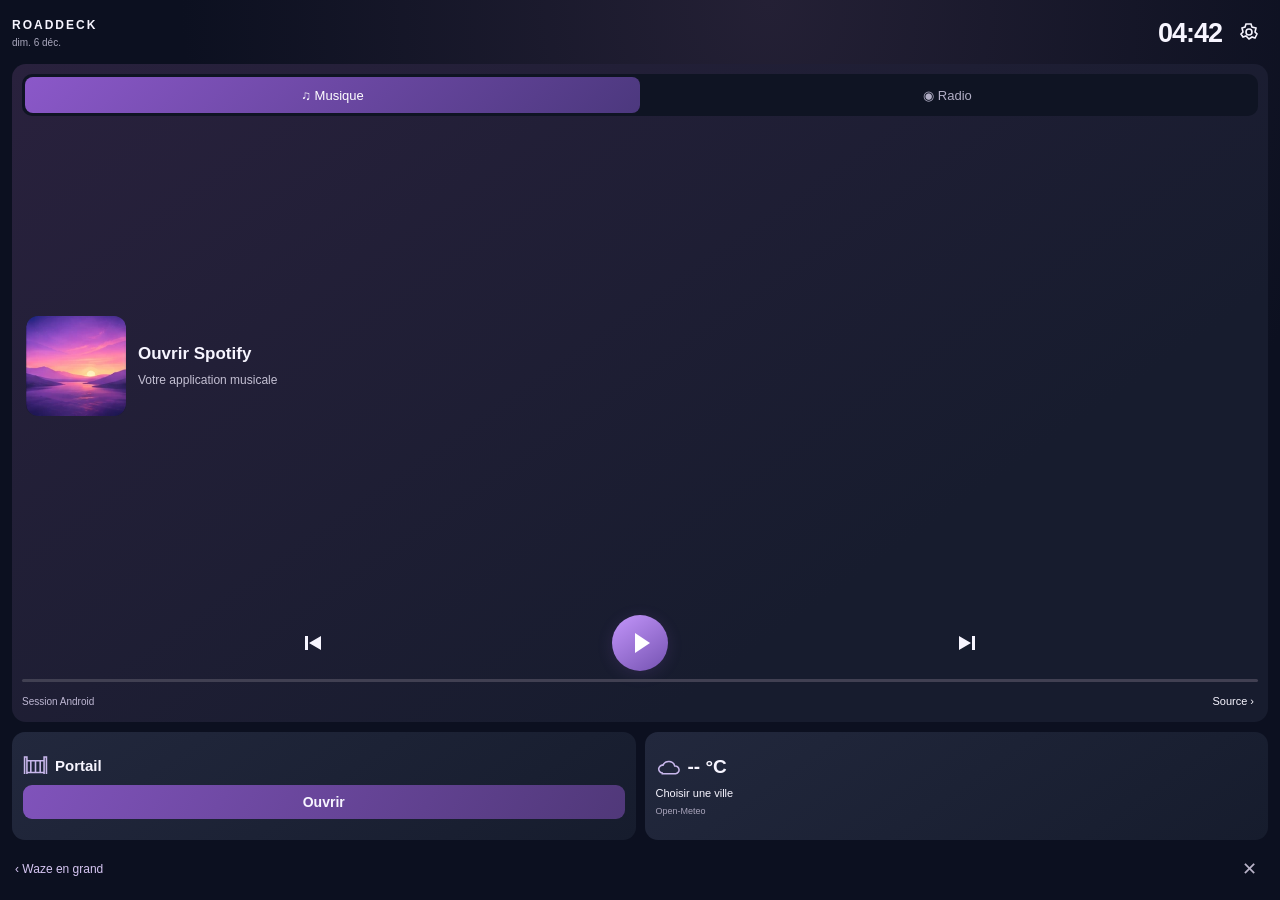
==== roaddeck/app/src/main/assets/ui/overlay.html @ 40723ec0 "RoadDeck 0.5: resize navigation through native Android split-screen; test on API 29" ====
<!doctype html><html lang="fr"><head><meta charset="UTF-8"><meta name="viewport" content="width=device-width,initial-scale=1,maximum-scale=1,user-scalable=no"><meta http-equiv="Content-Security-Policy" content="default-src 'none'; img-src 'self' data:; style-src 'self'; script-src 'self'; connect-src 'none'; base-uri 'none'; form-action 'none'"><title>RoadDeck 0.5.0 — écran partagé</title><link rel="stylesheet" href="overlay.css"></head><body>
<svg class="symbols" aria-hidden="true" xmlns="http://www.w3.org/2000/svg"><defs>
<symbol id="play" viewBox="0 0 24 24"><path d="m8 4 12 8-12 8Z"/></symbol>
<symbol id="pause" viewBox="0 0 24 24"><path d="M6 4h4v16H6zm8 0h4v16h-4z"/></symbol>
<symbol id="next" viewBox="0 0 24 24"><path d="m4 5 12 7L4 19Zm13 0h3v14h-3z"/></symbol>
<symbol id="prev" viewBox="0 0 24 24"><path d="m20 5-12 7 12 7ZM4 5h3v14H4z"/></symbol>
<symbol id="gate" viewBox="0 0 32 26"><path d="M2 24V2h3v22m22 0V2h3v22M5 7h22M5 22h22M10 7v15m6-15v15m6-15v15" fill="none" stroke="currentColor" stroke-width="2"/></symbol>
<symbol id="weather" viewBox="0 0 32 26"><path d="M8 20a5 5 0 1 1 1-10 8 8 0 0 1 15 1 5 5 0 1 1 1 10H8Z" fill="none" stroke="currentColor" stroke-width="2"/></symbol>
<symbol id="gear" viewBox="0 0 24 24"><path d="m9 3-1 3-3 1 1 4-2 2 2 3 3-1 3 3 3-2 3 1 2-4-2-2 1-4-4-1-1-3Z" fill="none" stroke="currentColor" stroke-width="1.6"/><circle cx="12" cy="11" r="3" fill="none" stroke="currentColor" stroke-width="1.6"/></symbol>
</defs></svg>
<main id="dashboard">
<header><div class="brand"><b>ROADDECK</b><span id="date"></span></div><time id="clock">--:--</time><button id="settings" data-act="settings" aria-label="Réglages"><svg><use href="#gear"/></svg></button></header>
<section class="media" aria-label="Panneau unique musique et radio">
<div class="tabs" role="tablist"><button id="musicTab" data-act="music" role="tab" aria-selected="true">♫ Musique</button><button id="radioTab" data-act="radio" role="tab" aria-selected="false">◉ Radio</button></div>
<button class="track" id="source" data-act="source" aria-label="Choisir la source audio"><div class="art"><img id="cover" src="cover.webp" alt="Pochette"><span id="radioArt" hidden>◉</span></div><div class="track-info"><strong id="trackTitle">Votre musique</strong><span id="trackArtist">Lancez votre lecteur</span></div></button>
<div class="controls"><button data-act="previous" aria-label="Précédent"><svg><use href="#prev"/></svg></button><button id="playButton" data-act="play" aria-label="Lecture"><svg><use href="#play"/></svg></button><button data-act="next" aria-label="Suivant"><svg><use href="#next"/></svg></button></div>
<div class="progress"><span id="progress"></span></div><div class="media-bottom"><small id="mediaStatus">—</small><button id="sources" data-act="source">Source ›</button></div>
</section>
<div class="lower"><section class="gate"><div class="mini-heading"><svg><use href="#gate"/></svg><b>Portail</b></div><button id="gateButton" data-act="gate">Ouvrir</button></section><button class="weather" data-act="weather"><div class="mini-heading"><svg><use href="#weather"/></svg><b id="temperature">-- °C</b></div><span id="weatherText">Choisir une ville</span><small id="weatherStamp">Open-Meteo</small></button></div>
<footer><button id="hideButton" data-act="collapse">‹ Waze en grand</button><button id="closeButton" data-act="stop" aria-label="Fermer les commandes et afficher Waze en grand">✕</button></footer>
</main>
<div id="message" role="status" hidden></div>
<section id="confirm" class="modal" role="dialog" aria-modal="true" aria-label="Confirmer la commande du portail" hidden><div><svg class="large"><use href="#gate"/></svg><h2>Ouvrir le portail ?</h2><p>Vérifiez que la zone de mouvement est libre.</p><button id="confirmGate" class="primary">Envoyer la commande</button><button id="cancelGate">Annuler</button></div></section>
<section id="stations" class="modal" role="dialog" aria-modal="true" aria-label="Radios favorites" hidden><div><h2>Mes radios</h2><div id="stationList"></div><button id="searchRadio">Chercher une autre radio</button><button id="closeStations">Retour</button></div></section>
<script src="overlay.js"></script></body></html>
---- roaddeck/app/src/main/assets/ui/overlay.css ----
:root{color-scheme:dark;font-family:Arial,Helvetica,sans-serif;color:#f7f5ff;background:#0c1020;font-synthesis:none}*{box-sizing:border-box}html,body{margin:0;width:100%;height:100%;overflow:hidden}body{background:radial-gradient(ellipse at 60% 0,#242035 0,transparent 54%),#0c1020}button{font:inherit;color:inherit;border:0;background:transparent;cursor:pointer;touch-action:manipulation;-webkit-tap-highlight-color:transparent}button:disabled{opacity:.5}button:active{filter:brightness(1.25)}button:focus-visible{outline:2px solid #cfb2ff;outline-offset:-2px}button svg{width:24px;height:24px;fill:currentColor;vertical-align:middle}button[hidden],[hidden]{display:none!important}.symbols{position:absolute;width:0;height:0;overflow:hidden}#dashboard{height:100%;display:flex;flex-direction:column;padding:12px;gap:10px}header{display:flex;align-items:center;gap:8px;flex:none;min-height:42px}.brand{display:flex;flex-direction:column;gap:5px;min-width:0;flex:1}.brand b{font-size:12px;letter-spacing:2px}.brand span{font-size:10px;color:#aaa8bd;white-space:nowrap}#clock{font-size:27px;font-weight:700;font-variant-numeric:tabular-nums;letter-spacing:-1px}#settings{width:38px;height:40px;flex:none}.media{min-height:0;flex:1;display:flex;flex-direction:column;background:linear-gradient(145deg,#29213d,#171c2e 72%);border-radius:14px;overflow:hidden;padding:10px;gap:8px}.tabs{display:grid;grid-template-columns:1fr 1fr;padding:3px;background:#0f1423;border-radius:10px;flex:none}.tabs button{border-radius:8px;min-height:36px;font-size:13px;color:#b1aec5}.tabs [aria-selected=true]{background:linear-gradient(135deg,#8b58c9,#4c387e);color:#fff}.track{flex:1;min-height:70px;display:flex;align-items:center;gap:12px;text-align:left;padding:4px}.art{position:relative;flex:none;width:80px;height:80px;width:clamp(60px,26vw,100px);height:clamp(60px,26vw,100px);max-height:100%;aspect-ratio:1}.art img{width:100%;height:100%;object-fit:cover;border-radius:12px}.art span{position:absolute;top:0;right:0;bottom:0;left:0;border-radius:12px;display:grid;place-items:center;background:radial-gradient(circle,#8850b6,#211b36);font-size:45px}.track-info{display:flex;flex-direction:column;gap:7px;min-width:0}.track-info strong{font-size:17px;line-height:1.25;display:-webkit-box;-webkit-line-clamp:2;-webkit-box-orient:vertical;overflow:hidden;overflow-wrap:break-word;overflow-wrap:anywhere}.track-info span{font-size:12px;line-height:1.35;color:#c4c0d3;display:-webkit-box;-webkit-line-clamp:2;-webkit-box-orient:vertical;overflow:hidden;overflow-wrap:break-word;overflow-wrap:anywhere}.controls{display:flex;align-items:center;justify-content:space-evenly;flex:none;gap:8px}.controls button{width:48px;height:44px;border-radius:50%}#playButton{width:56px;height:56px;background:linear-gradient(145deg,#c496fb,#7452b1);box-shadow:0 3px 16px #9f64dc25;color:white}#playButton svg{width:30px;height:30px}.progress{height:3px;background:#414052;border-radius:4px;flex:none;overflow:hidden}.progress span{display:block;height:100%;background:#c19af4;width:0}.media-bottom{display:flex;justify-content:space-between;align-items:center;gap:5px;min-height:22px;flex:none}.media-bottom small{font-size:10px;color:#beb7d3;overflow:hidden;text-overflow:ellipsis;white-space:nowrap}.media-bottom button{font-size:11px;white-space:nowrap;padding:4px}.lower{display:grid;grid-template-columns:1fr 1fr;gap:9px;flex:none;min-height:108px}.gate,.weather{background:linear-gradient(145deg,#22283d,#161c2d);border-radius:13px;padding:11px;display:flex;flex-direction:column;justify-content:center;gap:7px;min-width:0;text-align:left}.mini-heading{display:flex;align-items:center;gap:7px}.mini-heading svg{width:25px;height:25px;flex:none;color:#c8b7eb}.mini-heading b{font-size:15px}#gateButton{background:linear-gradient(120deg,#8053bb,#503879);border-radius:9px;padding:9px 2px;font-weight:700;font-size:14px;width:100%}.weather span{font-size:11px;overflow:hidden;text-overflow:ellipsis;white-space:nowrap}.weather small{font-size:9px;color:#aaa5bc;line-height:1.3}.weather b{white-space:nowrap;font-size:19px}footer{display:flex;align-items:center;gap:6px;flex:none;min-height:38px}#hideButton{flex:1;text-align:left;font-size:12px;color:#d7c6f3;padding:10px 3px}#closeButton{width:38px;height:38px;font-size:18px;color:#b9b3c8}.modal{position:fixed;top:0;right:0;bottom:0;left:0;background:#0c1020f8;z-index:5;display:grid;place-items:center;padding:16px}.modal>div{width:100%;max-height:100%;overflow:auto}.modal h2{font-size:20px;line-height:1.3}.modal p{font-size:14px;color:#c4bfd2;line-height:1.5}.modal button{width:100%;min-height:44px;border-radius:9px;background:#27203c;margin:4px 0;padding:8px}.modal .primary{background:#7852ad}.large{height:46px;width:56px;color:#c8b7eb}#stationList{max-height:45vh;overflow:auto}#stationList button{text-align:left;overflow-wrap:break-word;overflow-wrap:anywhere}#message{position:fixed;left:10px;right:10px;bottom:55px;padding:12px;z-index:10;background:#343045;color:#fff;border-radius:10px;font-size:12px;line-height:1.4;box-shadow:0 4px 20px #0008;pointer-events:none}#message.error{background:#6e293d}@media(max-height:440px){#dashboard{padding:8px;gap:6px}header{min-height:33px}.brand span{font-size:9px}#clock{font-size:24px}.media{padding:7px;gap:4px}.tabs button{min-height:29px}.track{min-height:52px}.art{width:54px;height:54px}.track-info strong{font-size:14px}.track-info span{font-size:11px;-webkit-line-clamp:1}.controls button{height:34px}#playButton{width:42px;height:42px}.lower{min-height:79px}.gate,.weather{padding:7px;gap:4px}.mini-heading svg{width:21px;height:21px}#gateButton{padding:6px}footer{min-height:30px}#hideButton{padding:7px 2px}#closeButton{height:30px}}@media(max-width:280px){#dashboard{padding:7px}.brand b{font-size:10px;letter-spacing:1px}.brand span{font-size:9px}#clock{font-size:23px}#settings{width:30px}.track{gap:7px}.track-info strong{font-size:14px}.track-info span{font-size:11px}.mini-heading{gap:4px}.mini-heading b{font-size:12px}.weather b{font-size:16px}.mini-heading svg{width:20px;height:22px}.gate,.weather{padding:7px}.weather small{font-size:8px}}
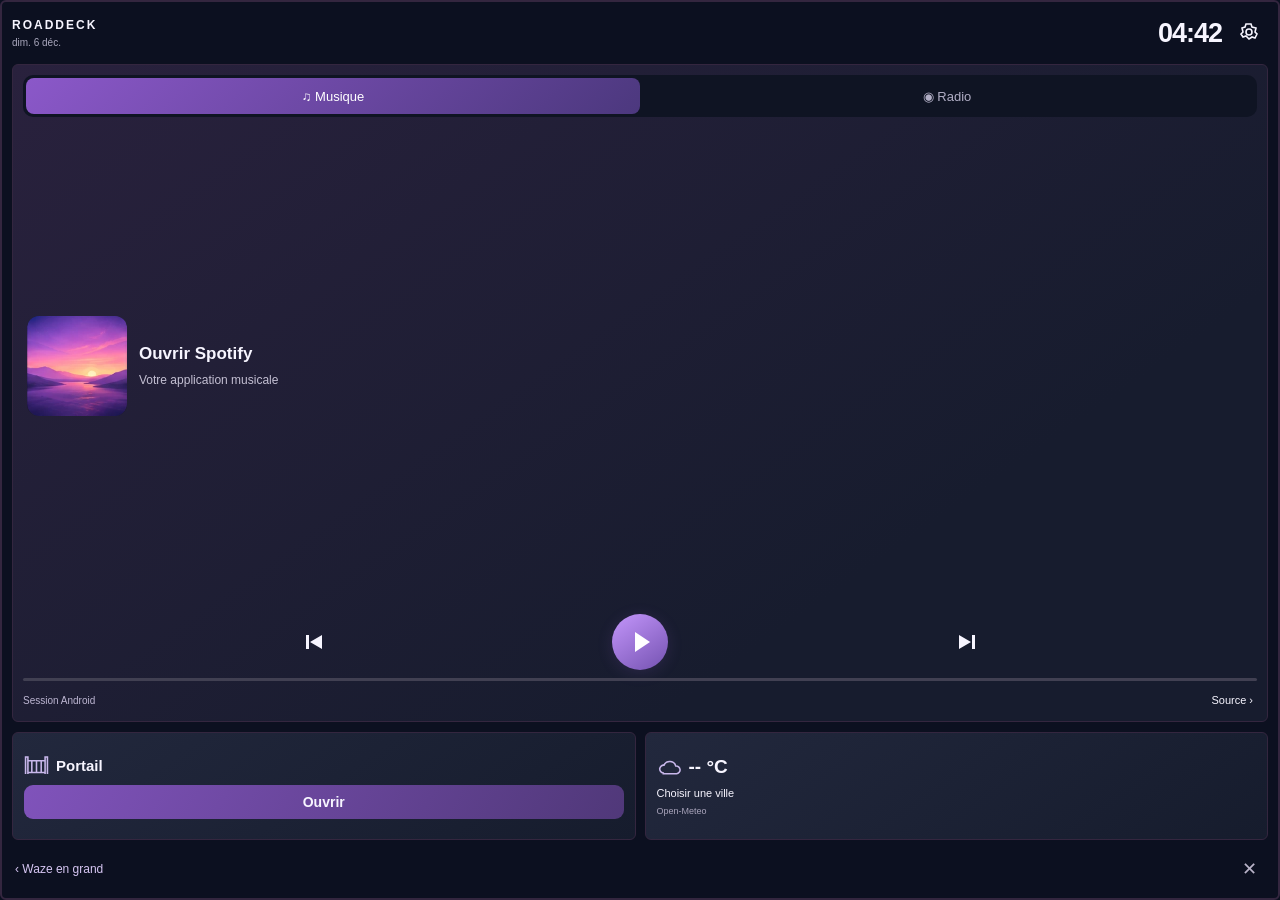
==== commit 9ca2e212: "Add an optional passive frame over verified Waze and RoadDeck split windows" ====
--- a/roaddeck/app/src/main/assets/ui/overlay.html
+++ b/roaddeck/app/src/main/assets/ui/overlay.html
@@ -1,4 +1,4 @@
-<!doctype html><html lang="fr"><head><meta charset="UTF-8"><meta name="viewport" content="width=device-width,initial-scale=1,maximum-scale=1,user-scalable=no"><meta http-equiv="Content-Security-Policy" content="default-src 'none'; img-src 'self' data:; style-src 'self'; script-src 'self'; connect-src 'none'; base-uri 'none'; form-action 'none'"><title>RoadDeck 0.5.0 — écran partagé</title><link rel="stylesheet" href="overlay.css"></head><body>
+<!doctype html><html lang="fr"><head><meta charset="UTF-8"><meta name="viewport" content="width=device-width,initial-scale=1,maximum-scale=1,user-scalable=no"><meta http-equiv="Content-Security-Policy" content="default-src 'none'; img-src 'self' data:; style-src 'self'; script-src 'self'; connect-src 'none'; base-uri 'none'; form-action 'none'"><title>RoadDeck 0.5.2 — écran partagé</title><link rel="stylesheet" href="overlay.css"></head><body class="unified-frame">
 <svg class="symbols" aria-hidden="true" xmlns="http://www.w3.org/2000/svg"><defs>
 <symbol id="play" viewBox="0 0 24 24"><path d="m8 4 12 8-12 8Z"/></symbol>
 <symbol id="pause" viewBox="0 0 24 24"><path d="M6 4h4v16H6zm8 0h4v16h-4z"/></symbol>
--- a/roaddeck/app/src/main/assets/ui/overlay.css
+++ b/roaddeck/app/src/main/assets/ui/overlay.css
@@ -1 +1,9 @@
 :root{color-scheme:dark;font-family:Arial,Helvetica,sans-serif;color:#f7f5ff;background:#0c1020;font-synthesis:none}*{box-sizing:border-box}html,body{margin:0;width:100%;height:100%;overflow:hidden}body{background:radial-gradient(ellipse at 60% 0,#242035 0,transparent 54%),#0c1020}button{font:inherit;color:inherit;border:0;background:transparent;cursor:pointer;touch-action:manipulation;-webkit-tap-highlight-color:transparent}button:disabled{opacity:.5}button:active{filter:brightness(1.25)}button:focus-visible{outline:2px solid #cfb2ff;outline-offset:-2px}button svg{width:24px;height:24px;fill:currentColor;vertical-align:middle}button[hidden],[hidden]{display:none!important}.symbols{position:absolute;width:0;height:0;overflow:hidden}#dashboard{height:100%;display:flex;flex-direction:column;padding:12px;gap:10px}header{display:flex;align-items:center;gap:8px;flex:none;min-height:42px}.brand{display:flex;flex-direction:column;gap:5px;min-width:0;flex:1}.brand b{font-size:12px;letter-spacing:2px}.brand span{font-size:10px;color:#aaa8bd;white-space:nowrap}#clock{font-size:27px;font-weight:700;font-variant-numeric:tabular-nums;letter-spacing:-1px}#settings{width:38px;height:40px;flex:none}.media{min-height:0;flex:1;display:flex;flex-direction:column;background:linear-gradient(145deg,#29213d,#171c2e 72%);border-radius:14px;overflow:hidden;padding:10px;gap:8px}.tabs{display:grid;grid-template-columns:1fr 1fr;padding:3px;background:#0f1423;border-radius:10px;flex:none}.tabs button{border-radius:8px;min-height:36px;font-size:13px;color:#b1aec5}.tabs [aria-selected=true]{background:linear-gradient(135deg,#8b58c9,#4c387e);color:#fff}.track{flex:1;min-height:70px;display:flex;align-items:center;gap:12px;text-align:left;padding:4px}.art{position:relative;flex:none;width:80px;height:80px;width:clamp(60px,26vw,100px);height:clamp(60px,26vw,100px);max-height:100%;aspect-ratio:1}.art img{width:100%;height:100%;object-fit:cover;border-radius:12px}.art span{position:absolute;top:0;right:0;bottom:0;left:0;border-radius:12px;display:grid;place-items:center;background:radial-gradient(circle,#8850b6,#211b36);font-size:45px}.track-info{display:flex;flex-direction:column;gap:7px;min-width:0}.track-info strong{font-size:17px;line-height:1.25;display:-webkit-box;-webkit-line-clamp:2;-webkit-box-orient:vertical;overflow:hidden;overflow-wrap:break-word;overflow-wrap:anywhere}.track-info span{font-size:12px;line-height:1.35;color:#c4c0d3;display:-webkit-box;-webkit-line-clamp:2;-webkit-box-orient:vertical;overflow:hidden;overflow-wrap:break-word;overflow-wrap:anywhere}.controls{display:flex;align-items:center;justify-content:space-evenly;flex:none;gap:8px}.controls button{width:48px;height:44px;border-radius:50%}#playButton{width:56px;height:56px;background:linear-gradient(145deg,#c496fb,#7452b1);box-shadow:0 3px 16px #9f64dc25;color:white}#playButton svg{width:30px;height:30px}.progress{height:3px;background:#414052;border-radius:4px;flex:none;overflow:hidden}.progress span{display:block;height:100%;background:#c19af4;width:0}.media-bottom{display:flex;justify-content:space-between;align-items:center;gap:5px;min-height:22px;flex:none}.media-bottom small{font-size:10px;color:#beb7d3;overflow:hidden;text-overflow:ellipsis;white-space:nowrap}.media-bottom button{font-size:11px;white-space:nowrap;padding:4px}.lower{display:grid;grid-template-columns:1fr 1fr;gap:9px;flex:none;min-height:108px}.gate,.weather{background:linear-gradient(145deg,#22283d,#161c2d);border-radius:13px;padding:11px;display:flex;flex-direction:column;justify-content:center;gap:7px;min-width:0;text-align:left}.mini-heading{display:flex;align-items:center;gap:7px}.mini-heading svg{width:25px;height:25px;flex:none;color:#c8b7eb}.mini-heading b{font-size:15px}#gateButton{background:linear-gradient(120deg,#8053bb,#503879);border-radius:9px;padding:9px 2px;font-weight:700;font-size:14px;width:100%}.weather span{font-size:11px;overflow:hidden;text-overflow:ellipsis;white-space:nowrap}.weather small{font-size:9px;color:#aaa5bc;line-height:1.3}.weather b{white-space:nowrap;font-size:19px}footer{display:flex;align-items:center;gap:6px;flex:none;min-height:38px}#hideButton{flex:1;text-align:left;font-size:12px;color:#d7c6f3;padding:10px 3px}#closeButton{width:38px;height:38px;font-size:18px;color:#b9b3c8}.modal{position:fixed;top:0;right:0;bottom:0;left:0;background:#0c1020f8;z-index:5;display:grid;place-items:center;padding:16px}.modal>div{width:100%;max-height:100%;overflow:auto}.modal h2{font-size:20px;line-height:1.3}.modal p{font-size:14px;color:#c4bfd2;line-height:1.5}.modal button{width:100%;min-height:44px;border-radius:9px;background:#27203c;margin:4px 0;padding:8px}.modal .primary{background:#7852ad}.large{height:46px;width:56px;color:#c8b7eb}#stationList{max-height:45vh;overflow:auto}#stationList button{text-align:left;overflow-wrap:break-word;overflow-wrap:anywhere}#message{position:fixed;left:10px;right:10px;bottom:55px;padding:12px;z-index:10;background:#343045;color:#fff;border-radius:10px;font-size:12px;line-height:1.4;box-shadow:0 4px 20px #0008;pointer-events:none}#message.error{background:#6e293d}@media(max-height:440px){#dashboard{padding:8px;gap:6px}header{min-height:33px}.brand span{font-size:9px}#clock{font-size:24px}.media{padding:7px;gap:4px}.tabs button{min-height:29px}.track{min-height:52px}.art{width:54px;height:54px}.track-info strong{font-size:14px}.track-info span{font-size:11px;-webkit-line-clamp:1}.controls button{height:34px}#playButton{width:42px;height:42px}.lower{min-height:79px}.gate,.weather{padding:7px;gap:4px}.mini-heading svg{width:21px;height:21px}#gateButton{padding:6px}footer{min-height:30px}#hideButton{padding:7px 2px}#closeButton{height:30px}}@media(max-width:280px){#dashboard{padding:7px}.brand b{font-size:10px;letter-spacing:1px}.brand span{font-size:9px}#clock{font-size:23px}#settings{width:30px}.track{gap:7px}.track-info strong{font-size:14px}.track-info span{font-size:11px}.mini-heading{gap:4px}.mini-heading b{font-size:12px}.weather b{font-size:16px}.mini-heading svg{width:20px;height:22px}.gate,.weather{padding:7px}.weather small{font-size:8px}}
+
+/* Shared split-screen frame: same dark edge as the native decorative overlay.
+   The border uses the existing outer padding; controls keep their usable area. */
+body.unified-frame{background:#0c1020}
+.unified-frame #dashboard{border:2px solid #34263f;border-radius:6px;padding:10px}
+.unified-frame .media,.unified-frame .gate,.unified-frame .weather{border:1px solid #34263f;border-radius:6px}
+@media(max-height:440px){.unified-frame #dashboard{padding:6px}}
+@media(max-width:280px){.unified-frame #dashboard{padding:5px}}
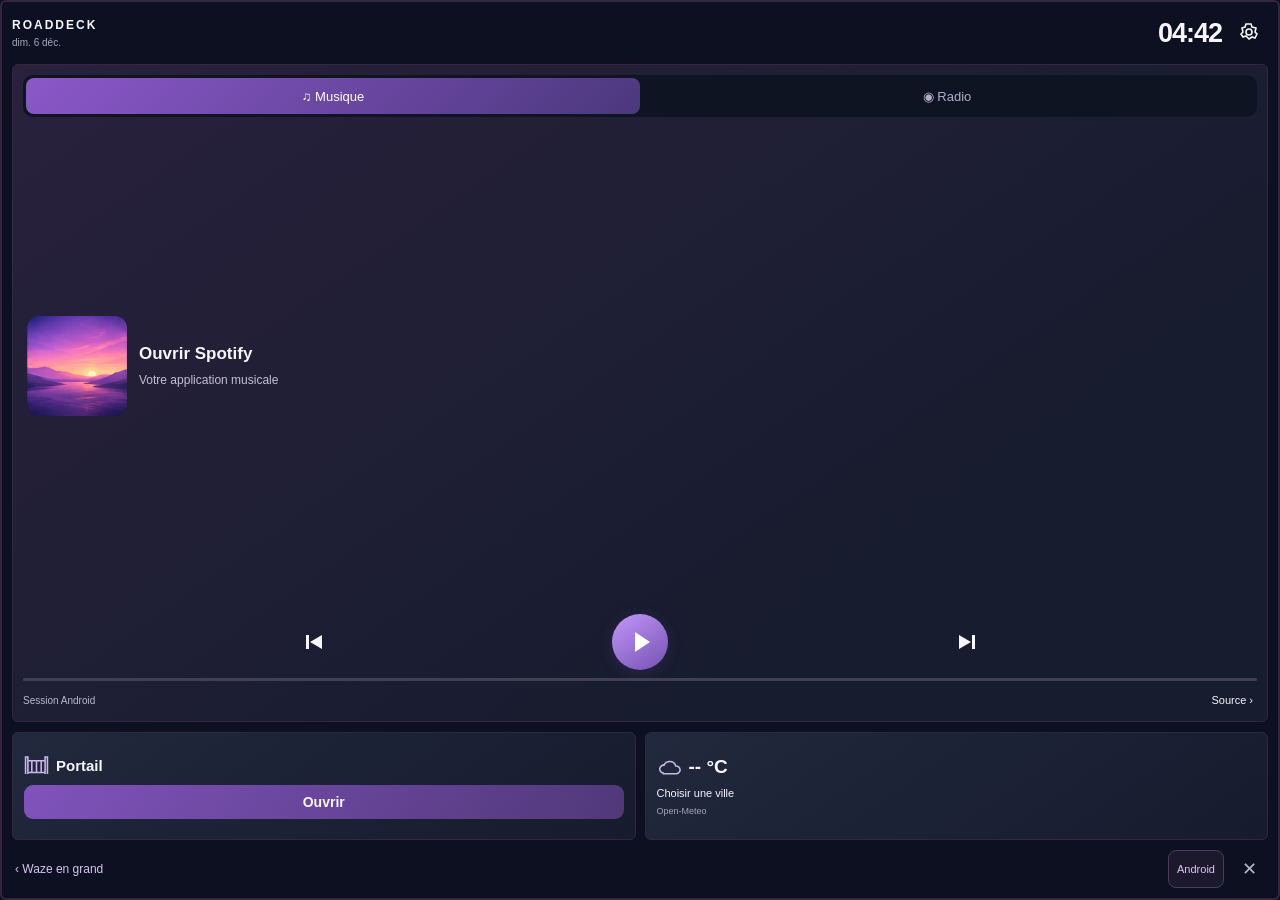
==== commit 3da22f95: "Add automatic Waze split startup, animated setup curtain and measured system bar covers" ====
--- a/roaddeck/app/src/main/assets/ui/overlay.html
+++ b/roaddeck/app/src/main/assets/ui/overlay.html
@@ -1,4 +1,4 @@
-<!doctype html><html lang="fr"><head><meta charset="UTF-8"><meta name="viewport" content="width=device-width,initial-scale=1,maximum-scale=1,user-scalable=no"><meta http-equiv="Content-Security-Policy" content="default-src 'none'; img-src 'self' data:; style-src 'self'; script-src 'self'; connect-src 'none'; base-uri 'none'; form-action 'none'"><title>RoadDeck 0.5.2 — écran partagé</title><link rel="stylesheet" href="overlay.css"></head><body class="unified-frame">
+<!doctype html><html lang="fr"><head><meta charset="UTF-8"><meta name="viewport" content="width=device-width,initial-scale=1,maximum-scale=1,user-scalable=no"><meta http-equiv="Content-Security-Policy" content="default-src 'none'; img-src 'self' data:; style-src 'self'; script-src 'self'; connect-src 'none'; base-uri 'none'; form-action 'none'"><title>RoadDeck 0.5.4 — écran partagé</title><link rel="stylesheet" href="overlay.css"></head><body class="unified-frame">
 <svg class="symbols" aria-hidden="true" xmlns="http://www.w3.org/2000/svg"><defs>
 <symbol id="play" viewBox="0 0 24 24"><path d="m8 4 12 8-12 8Z"/></symbol>
 <symbol id="pause" viewBox="0 0 24 24"><path d="M6 4h4v16H6zm8 0h4v16h-4z"/></symbol>
@@ -17,7 +17,8 @@
 <div class="progress"><span id="progress"></span></div><div class="media-bottom"><small id="mediaStatus">—</small><button id="sources" data-act="source">Source ›</button></div>
 </section>
 <div class="lower"><section class="gate"><div class="mini-heading"><svg><use href="#gate"/></svg><b>Portail</b></div><button id="gateButton" data-act="gate">Ouvrir</button></section><button class="weather" data-act="weather"><div class="mini-heading"><svg><use href="#weather"/></svg><b id="temperature">-- °C</b></div><span id="weatherText">Choisir une ville</span><small id="weatherStamp">Open-Meteo</small></button></div>
-<footer><button id="hideButton" data-act="collapse">‹ Waze en grand</button><button id="closeButton" data-act="stop" aria-label="Fermer les commandes et afficher Waze en grand">✕</button></footer>
+<div class="media-bottom" id="panelFrameNotice" hidden><small id="panelFrameStatus" role="status" aria-live="polite"></small></div>
+<footer><button id="hideButton" data-act="collapse">‹ Waze en grand</button><button id="systemBarsButton" data-act="systemBars" aria-label="Afficher les commandes Android pendant 8 secondes">Android</button><button id="closeButton" data-act="stop" aria-label="Fermer les commandes et afficher Waze en grand">✕</button></footer>
 </main>
 <div id="message" role="status" hidden></div>
 <section id="confirm" class="modal" role="dialog" aria-modal="true" aria-label="Confirmer la commande du portail" hidden><div><svg class="large"><use href="#gate"/></svg><h2>Ouvrir le portail ?</h2><p>Vérifiez que la zone de mouvement est libre.</p><button id="confirmGate" class="primary">Envoyer la commande</button><button id="cancelGate">Annuler</button></div></section>
--- a/roaddeck/app/src/main/assets/ui/overlay.css
+++ b/roaddeck/app/src/main/assets/ui/overlay.css
@@ -7,3 +7,5 @@
 .unified-frame .media,.unified-frame .gate,.unified-frame .weather{border:1px solid #34263f;border-radius:6px}
 @media(max-height:440px){.unified-frame #dashboard{padding:6px}}
 @media(max-width:280px){.unified-frame #dashboard{padding:5px}}
+
+#systemBarsButton{min-width:56px;min-height:38px;font-size:11px;padding:7px 8px;border:1px solid #4b3b62;border-radius:8px;color:#dcc8f5;background:#1c192d}
